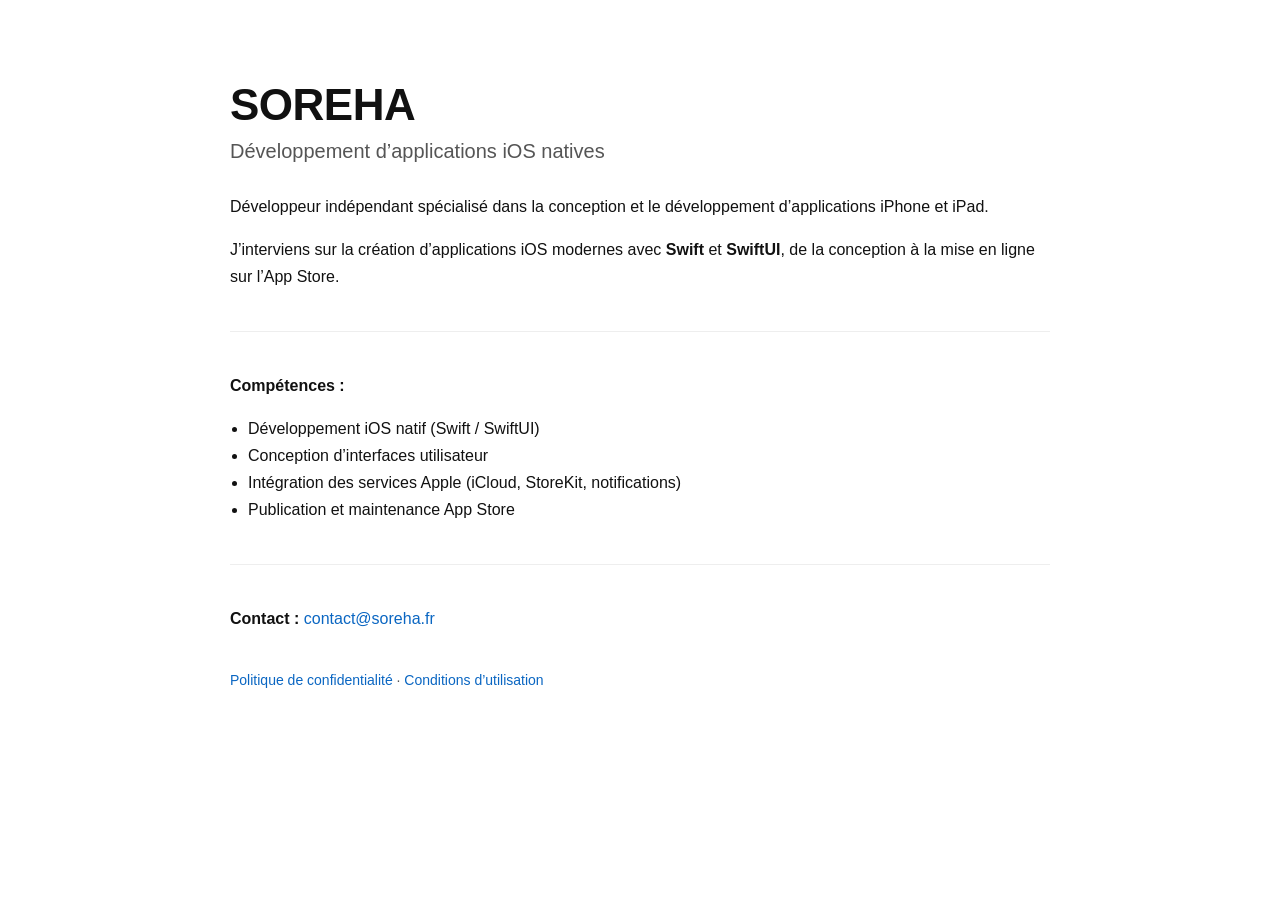
==== index.html @ c0861d15 "first files" ====
<!doctype html>
<html lang="fr">
<head>
  <meta charset="utf-8">
  <meta name="viewport" content="width=device-width, initial-scale=1">
  <title>SOREHA – Développement iOS</title>
  <meta name="description" content="SOREHA – Développeur indépendant spécialisé dans les applications iOS natives (Swift, SwiftUI).">

  <style>
    :root {
      --text: #111;
      --muted: #555;
      --link: #0a66c2;
      --border: #eee;
    }

    body {
      margin: 0;
      font-family: -apple-system, BlinkMacSystemFont, sans-serif;
      color: var(--text);
      background: #fff;
    }

    .container {
      max-width: 820px;
      margin: 0 auto;
      padding: 80px 20px;
    }

    h1 {
      font-size: 44px;
      margin: 0 0 10px;
      letter-spacing: -0.5px;
    }

    h2 {
      font-size: 20px;
      font-weight: 400;
      color: var(--muted);
      margin: 0 0 30px;
    }

    p {
      line-height: 1.7;
      color: var(--text);
      font-size: 16px;
    }

    .section {
      margin-top: 40px;
      padding-top: 24px;
      border-top: 1px solid var(--border);
    }

    ul {
      padding-left: 18px;
      line-height: 1.7;
    }

    a {
      color: var(--link);
      text-decoration: none;
    }

    a:hover {
      text-decoration: underline;
    }

    .footer {
      margin-top: 40px;
      font-size: 14px;
      color: var(--muted);
    }
  </style>
</head>

<body>
  <div class="container">

    <h1>SOREHA</h1>
    <h2>Développement d’applications iOS natives</h2>

    <p>
      Développeur indépendant spécialisé dans la conception et le développement d’applications iPhone et iPad.
    </p>

    <p>
      J’interviens sur la création d’applications iOS modernes avec <strong>Swift</strong> et <strong>SwiftUI</strong>,
      de la conception à la mise en ligne sur l’App Store.
    </p>

    <div class="section">
      <p><strong>Compétences :</strong></p>
      <ul>
        <li>Développement iOS natif (Swift / SwiftUI)</li>
        <li>Conception d’interfaces utilisateur</li>
        <li>Intégration des services Apple (iCloud, StoreKit, notifications)</li>
        <li>Publication et maintenance App Store</li>
      </ul>
    </div>

    <div class="section">
      <p><strong>Contact :</strong> <a href="mailto:contact@soreha.fr">contact@soreha.fr</a></p>
    </div>

    <div class="footer">
      <a href="/privacy-policy.html">Politique de confidentialité</a> ·
      <a href="/terms.html">Conditions d’utilisation</a>
    </div>

  </div>
</body>
</html>
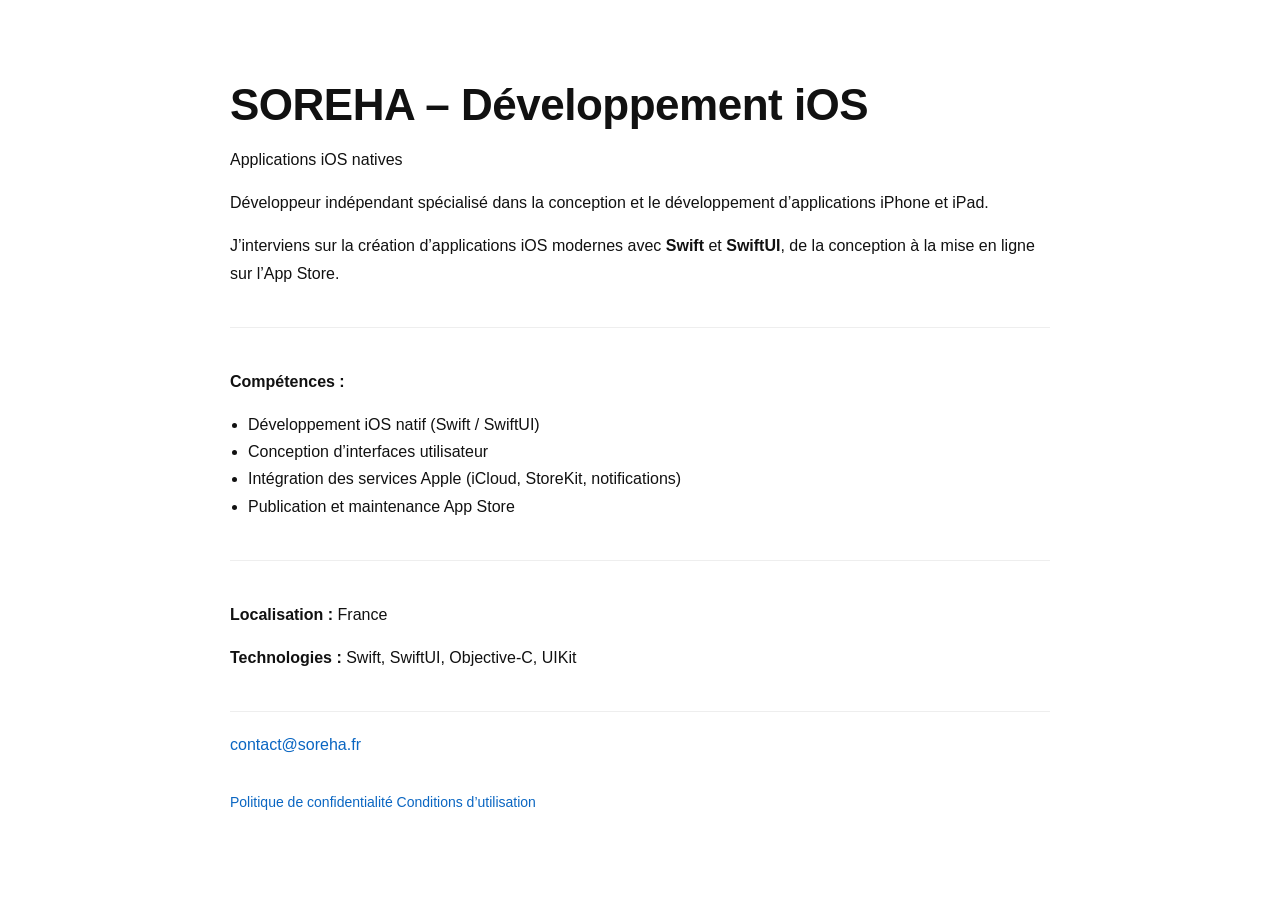
==== commit ba160309: "update index.html" ====
--- a/index.html
+++ b/index.html
@@ -3,6 +3,8 @@
 <head>
   <meta charset="utf-8">
   <meta name="viewport" content="width=device-width, initial-scale=1">
+  <meta name="robots" content="index, follow">
+  <meta name="language" content="fr">
   <title>SOREHA – Développement iOS</title>
   <meta name="description" content="SOREHA – Développeur indépendant spécialisé dans les applications iOS natives (Swift, SwiftUI).">
 
@@ -77,8 +79,8 @@
 <body>
   <div class="container">
 
-    <h1>SOREHA</h1>
-    <h2>Développement d’applications iOS natives</h2>
+    <h1>SOREHA – Développement iOS</h1>
+    <p class="subtitle">Applications iOS natives</p>
 
     <p>
       Développeur indépendant spécialisé dans la conception et le développement d’applications iPhone et iPad.
@@ -100,12 +102,17 @@
     </div>
 
     <div class="section">
-      <p><strong>Contact :</strong> <a href="mailto:contact@soreha.fr">contact@soreha.fr</a></p>
+      <p><strong>Localisation :</strong> France</p>
+      <p><strong>Technologies :</strong> Swift, SwiftUI, Objective-C, UIKit</p>
+    </div>
+
+    <div class="section">
+      <a href="mailto:contact@soreha.fr?subject=Contact%20SOREHA">contact@soreha.fr</a>
     </div>
 
     <div class="footer">
-      <a href="/privacy-policy.html">Politique de confidentialité</a> ·
-      <a href="/terms.html">Conditions d’utilisation</a>
+      <a href="./privacy-policy.html">Politique de confidentialité</a>
+      <a href="./terms.html">Conditions d’utilisation</a>
     </div>
 
   </div>
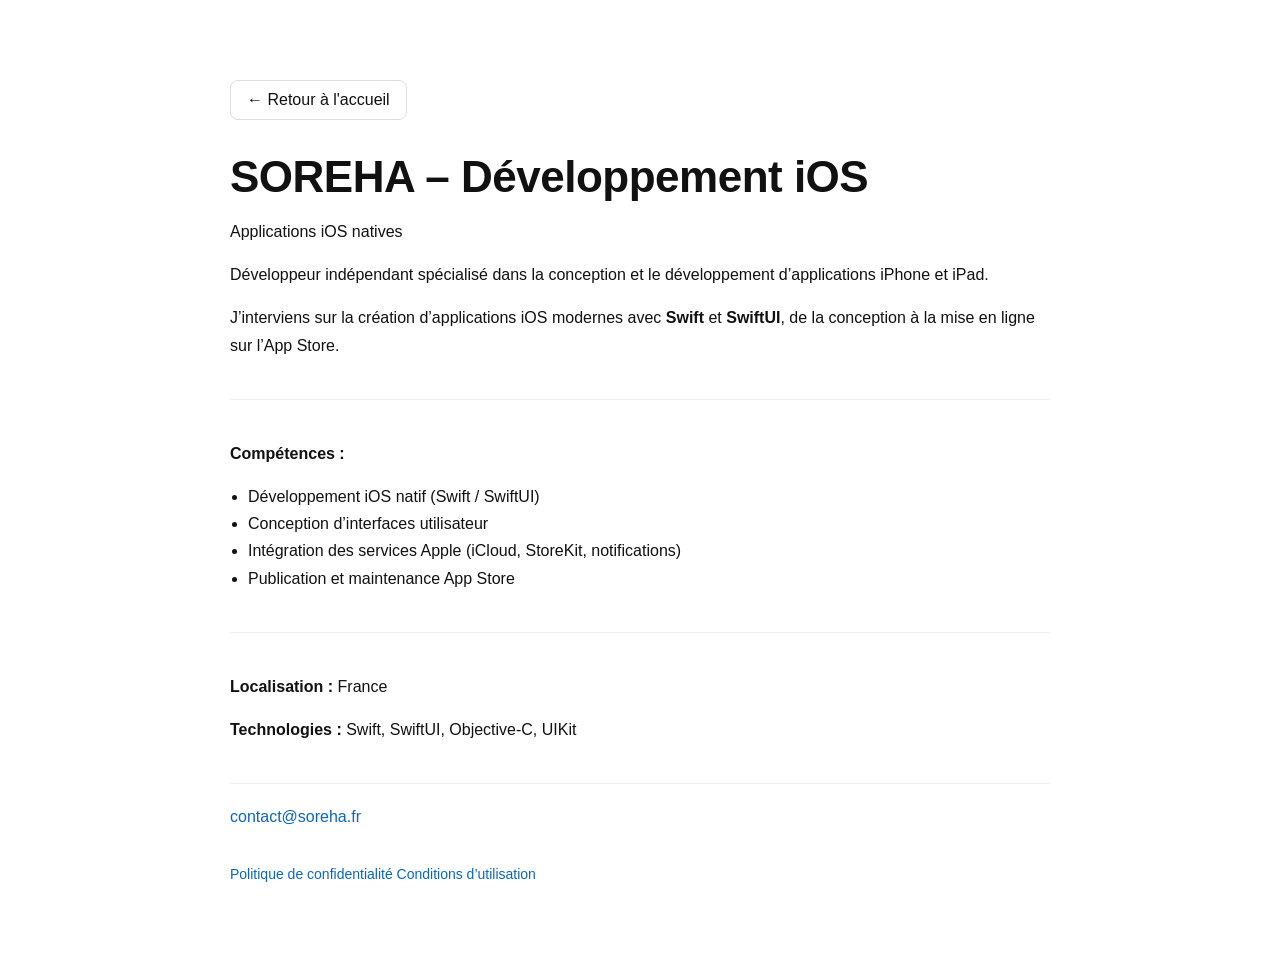
==== commit 46e0ce34: "update navigation" ====
--- a/index.html
+++ b/index.html
@@ -73,11 +73,29 @@
       font-size: 14px;
       color: var(--muted);
     }
+
+    .back {
+      display: inline-block;
+      margin-bottom: 32px;
+      padding: 10px 16px;
+      border: 1px solid #ddd;
+      border-radius: 8px;
+      color: #111;
+      text-decoration: none;
+      transition: background-color 0.2s ease;
+    }
+
+    .back:hover {
+      background: #f5f5f5;
+      text-decoration: none;
+    }
   </style>
 </head>
 
 <body>
   <div class="container">
+
+    <a class="back" href="./index.html">← Retour à l'accueil</a>
 
     <h1>SOREHA – Développement iOS</h1>
     <p class="subtitle">Applications iOS natives</p>
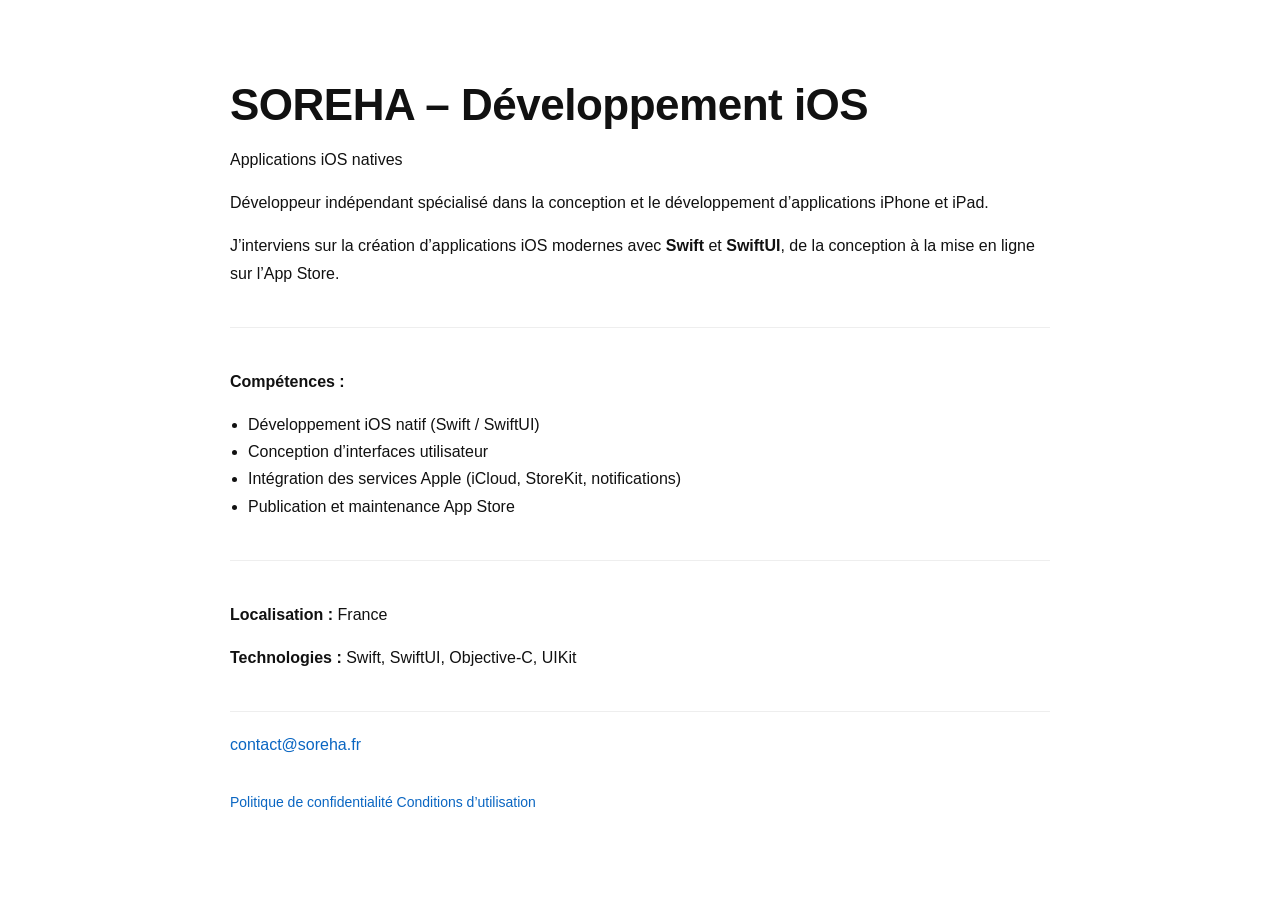
==== commit 7ba28eac: "update index footer" ====
--- a/index.html
+++ b/index.html
@@ -72,30 +72,13 @@
       margin-top: 40px;
       font-size: 14px;
       color: var(--muted);
-    }
-
-    .back {
-      display: inline-block;
-      margin-bottom: 32px;
-      padding: 10px 16px;
-      border: 1px solid #ddd;
-      border-radius: 8px;
-      color: #111;
-      text-decoration: none;
-      transition: background-color 0.2s ease;
-    }
-
-    .back:hover {
-      background: #f5f5f5;
-      text-decoration: none;
+      gap: 24px;
     }
   </style>
 </head>
 
 <body>
   <div class="container">
-
-    <a class="back" href="./index.html">← Retour à l'accueil</a>
 
     <h1>SOREHA – Développement iOS</h1>
     <p class="subtitle">Applications iOS natives</p>
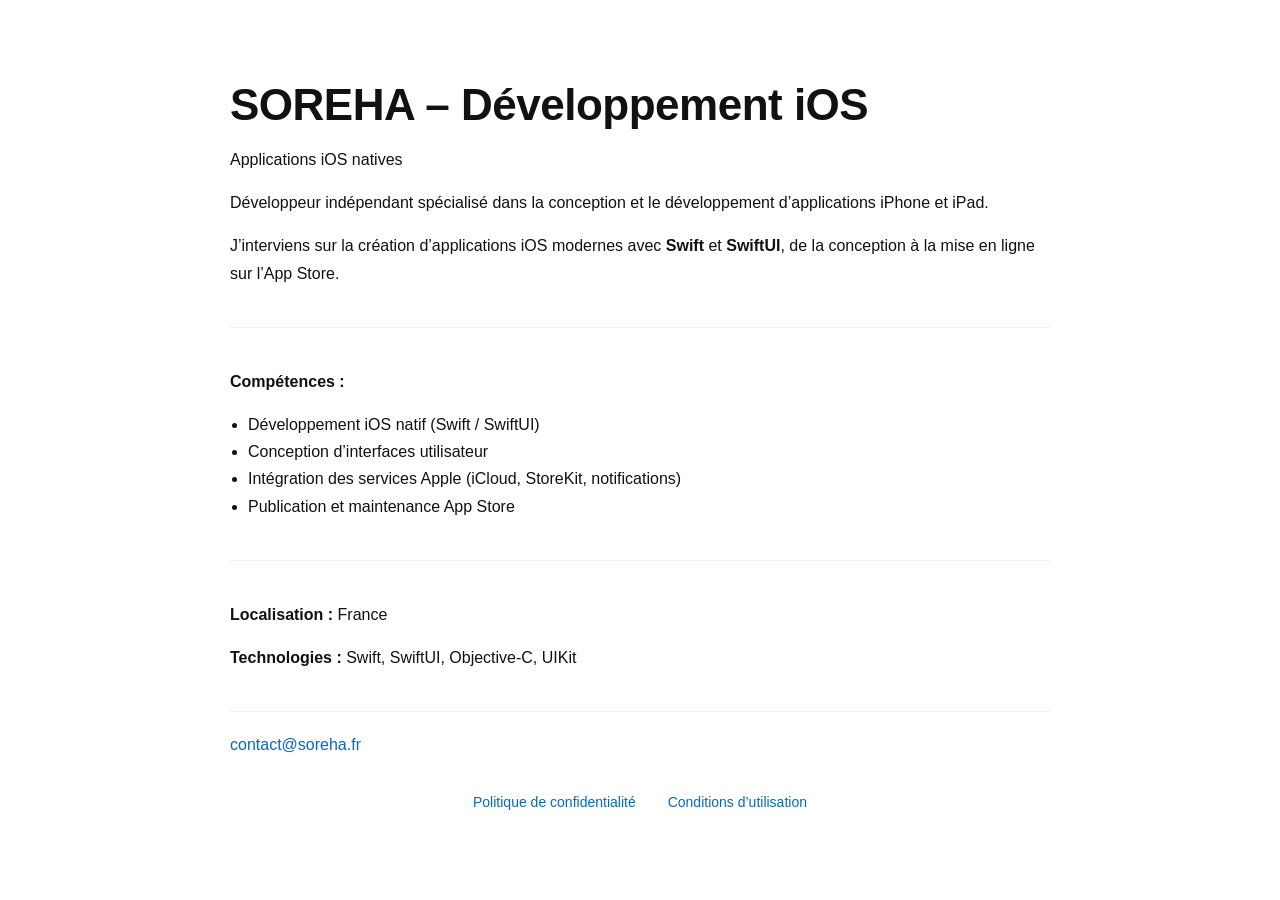
==== commit c3118afa: "update footer" ====
--- a/index.html
+++ b/index.html
@@ -1,12 +1,14 @@
 <!doctype html>
 <html lang="fr">
+
 <head>
   <meta charset="utf-8">
   <meta name="viewport" content="width=device-width, initial-scale=1">
   <meta name="robots" content="index, follow">
   <meta name="language" content="fr">
   <title>SOREHA – Développement iOS</title>
-  <meta name="description" content="SOREHA – Développeur indépendant spécialisé dans les applications iOS natives (Swift, SwiftUI).">
+  <meta name="description"
+    content="SOREHA – Développeur indépendant spécialisé dans les applications iOS natives (Swift, SwiftUI).">
 
   <style>
     :root {
@@ -72,7 +74,11 @@
       margin-top: 40px;
       font-size: 14px;
       color: var(--muted);
-      gap: 24px;
+
+      display: flex;
+      justify-content: center;
+      gap: 32px;
+      flex-wrap: wrap;
     }
   </style>
 </head>
@@ -118,4 +124,5 @@
 
   </div>
 </body>
+
 </html>
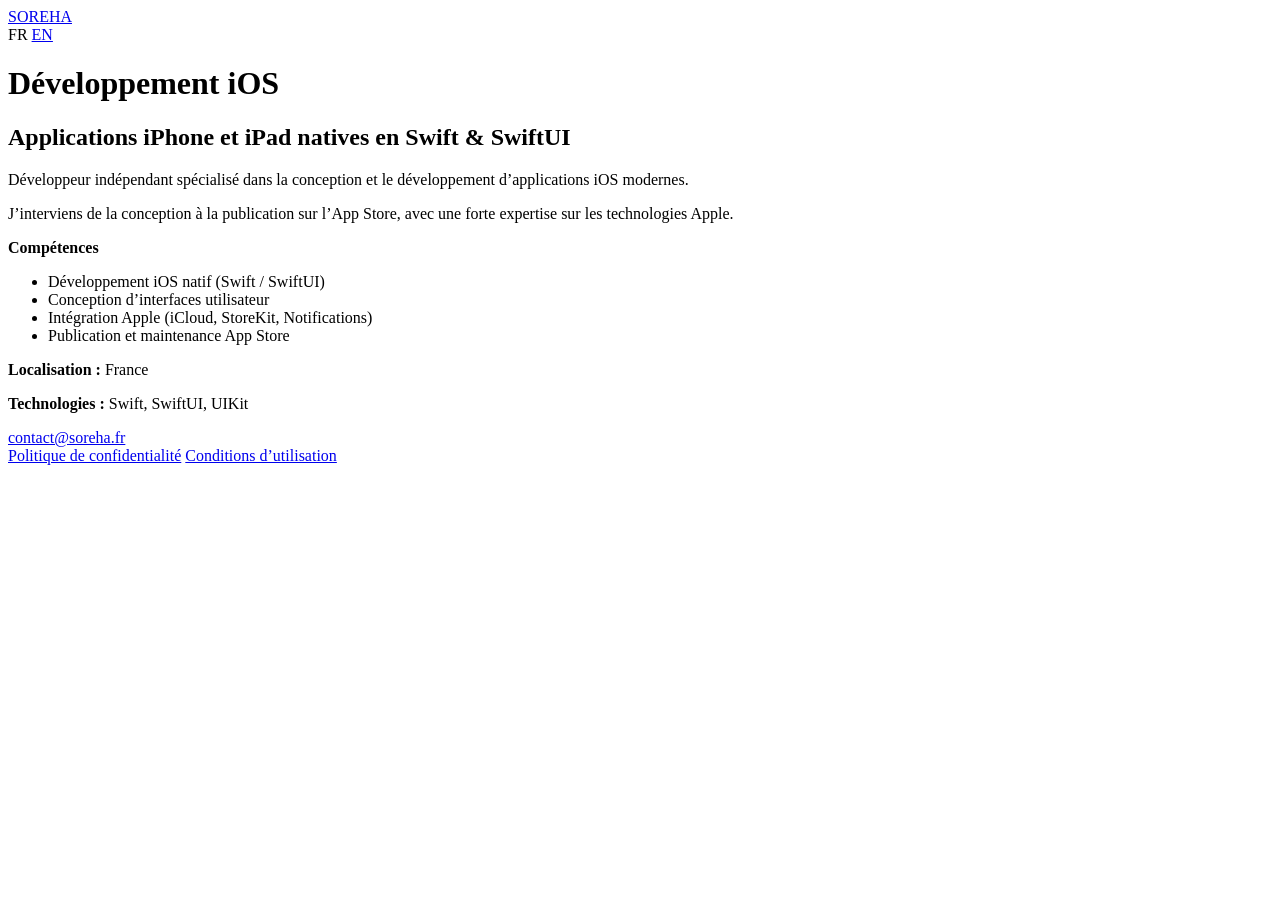
==== commit 2c6a6754: "localization" ====
--- a/index.html
+++ b/index.html
@@ -1,128 +1,71 @@
 <!doctype html>
 <html lang="fr">
-
 <head>
   <meta charset="utf-8">
   <meta name="viewport" content="width=device-width, initial-scale=1">
   <meta name="robots" content="index, follow">
-  <meta name="language" content="fr">
   <title>SOREHA – Développement iOS</title>
-  <meta name="description"
-    content="SOREHA – Développeur indépendant spécialisé dans les applications iOS natives (Swift, SwiftUI).">
+  <meta name="description" content="SOREHA – Développeur iOS indépendant spécialisé Swift et SwiftUI.">
 
-  <style>
-    :root {
-      --text: #111;
-      --muted: #555;
-      --link: #0a66c2;
-      --border: #eee;
-    }
-
-    body {
-      margin: 0;
-      font-family: -apple-system, BlinkMacSystemFont, sans-serif;
-      color: var(--text);
-      background: #fff;
-    }
-
-    .container {
-      max-width: 820px;
-      margin: 0 auto;
-      padding: 80px 20px;
-    }
-
-    h1 {
-      font-size: 44px;
-      margin: 0 0 10px;
-      letter-spacing: -0.5px;
-    }
-
-    h2 {
-      font-size: 20px;
-      font-weight: 400;
-      color: var(--muted);
-      margin: 0 0 30px;
-    }
-
-    p {
-      line-height: 1.7;
-      color: var(--text);
-      font-size: 16px;
-    }
-
-    .section {
-      margin-top: 40px;
-      padding-top: 24px;
-      border-top: 1px solid var(--border);
-    }
-
-    ul {
-      padding-left: 18px;
-      line-height: 1.7;
-    }
-
-    a {
-      color: var(--link);
-      text-decoration: none;
-    }
-
-    a:hover {
-      text-decoration: underline;
-    }
-
-    .footer {
-      margin-top: 40px;
-      font-size: 14px;
-      color: var(--muted);
-
-      display: flex;
-      justify-content: center;
-      gap: 32px;
-      flex-wrap: wrap;
-    }
-  </style>
+  <link rel="stylesheet" href="./styles.css">
 </head>
 
 <body>
   <div class="container">
 
-    <h1>SOREHA – Développement iOS</h1>
-    <p class="subtitle">Applications iOS natives</p>
+    <!-- Header -->
+    <header>
+      <a class="logo" href="./index.html">SOREHA</a>
+
+      <div class="lang">
+        <span class="active">FR</span>
+        <a href="./index-en.html">EN</a>
+      </div>
+    </header>
+
+    <!-- Hero -->
+    <h1>Développement iOS</h1>
+    <h2>Applications iPhone et iPad natives en Swift & SwiftUI</h2>
 
     <p>
-      Développeur indépendant spécialisé dans la conception et le développement d’applications iPhone et iPad.
+      Développeur indépendant spécialisé dans la conception et le développement d’applications iOS modernes.
     </p>
 
     <p>
-      J’interviens sur la création d’applications iOS modernes avec <strong>Swift</strong> et <strong>SwiftUI</strong>,
-      de la conception à la mise en ligne sur l’App Store.
+      J’interviens de la conception à la publication sur l’App Store, avec une forte expertise sur les technologies Apple.
     </p>
 
+    <!-- Skills -->
     <div class="section">
-      <p><strong>Compétences :</strong></p>
+      <p><strong>Compétences</strong></p>
+
       <ul>
         <li>Développement iOS natif (Swift / SwiftUI)</li>
         <li>Conception d’interfaces utilisateur</li>
-        <li>Intégration des services Apple (iCloud, StoreKit, notifications)</li>
+        <li>Intégration Apple (iCloud, StoreKit, Notifications)</li>
         <li>Publication et maintenance App Store</li>
       </ul>
     </div>
 
+    <!-- Info -->
     <div class="section">
       <p><strong>Localisation :</strong> France</p>
-      <p><strong>Technologies :</strong> Swift, SwiftUI, Objective-C, UIKit</p>
+      <p><strong>Technologies :</strong> Swift, SwiftUI, UIKit</p>
     </div>
 
+    <!-- Contact -->
     <div class="section">
-      <a href="mailto:contact@soreha.fr?subject=Contact%20SOREHA">contact@soreha.fr</a>
+      <a href="mailto:contact@soreha.fr?subject=Contact%20SOREHA">
+        contact@soreha.fr
+      </a>
     </div>
 
-    <div class="footer">
+    <!-- Footer -->
+    <footer>
       <a href="./privacy-policy.html">Politique de confidentialité</a>
       <a href="./terms.html">Conditions d’utilisation</a>
-    </div>
+    </footer>
 
   </div>
 </body>
-
 </html>
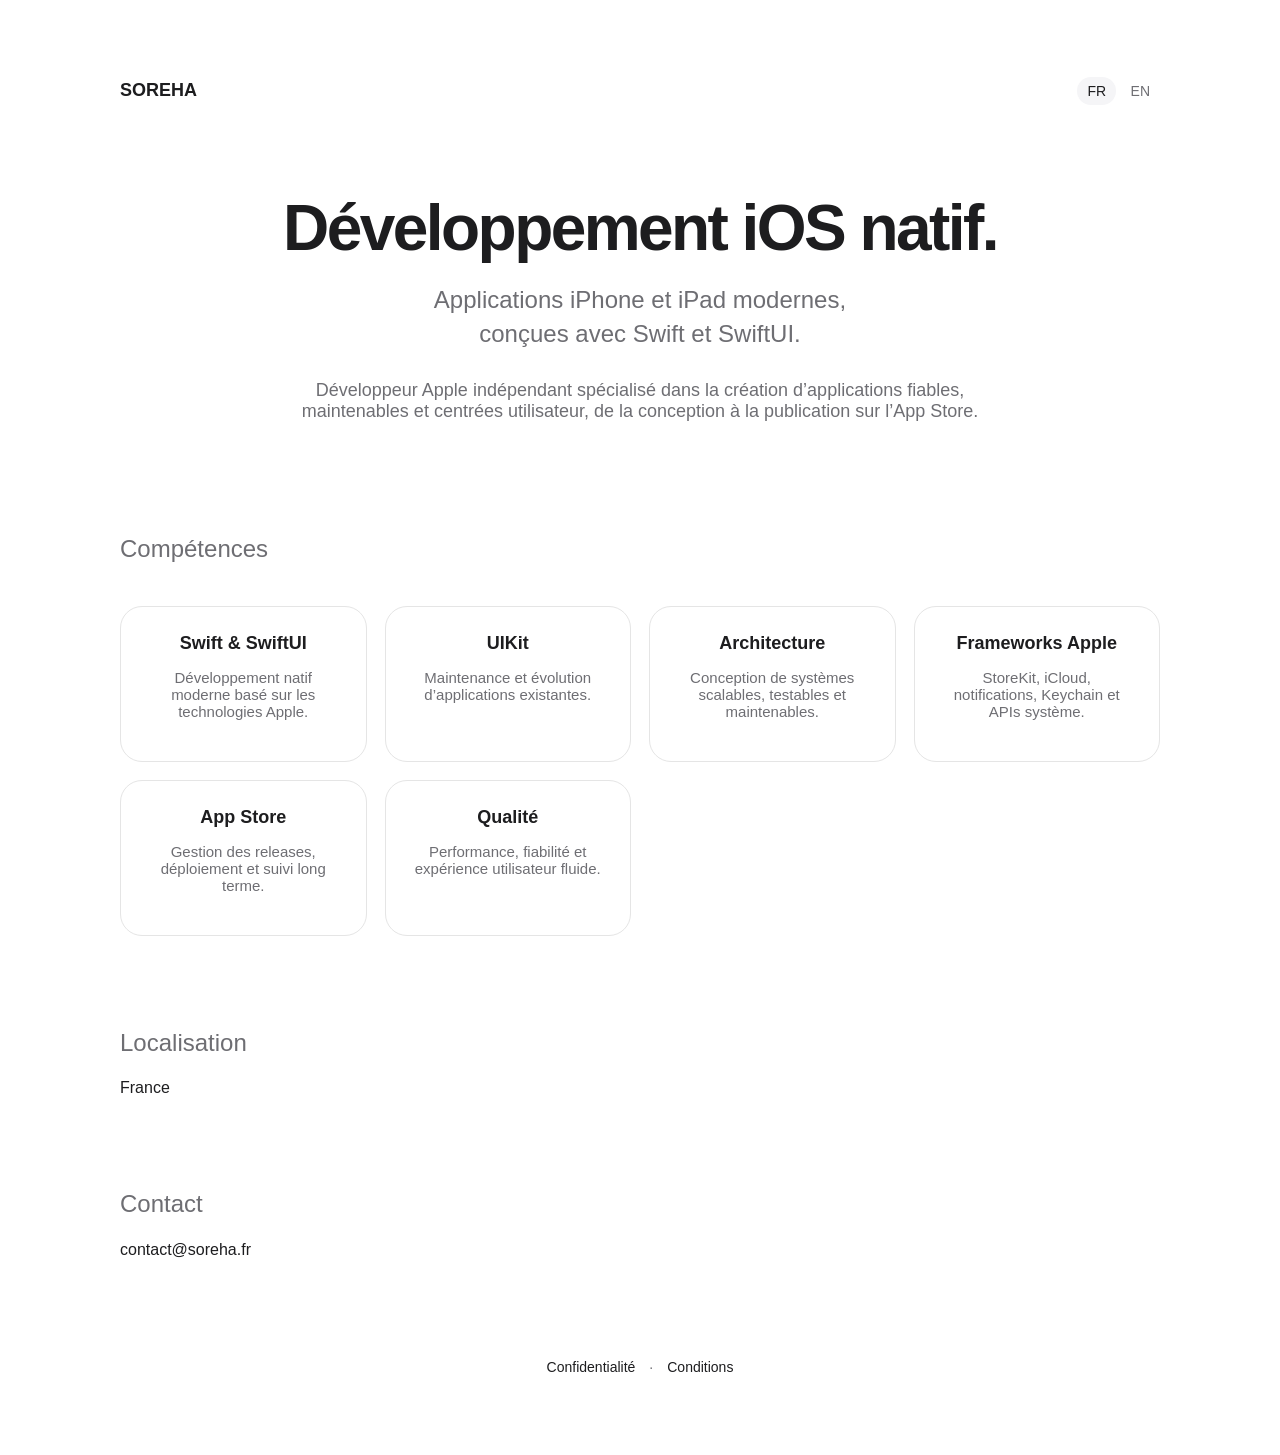
==== commit a7df0e4c: "hero and style update" ====
--- a/index.html
+++ b/index.html
@@ -1,71 +1,123 @@
 <!doctype html>
 <html lang="fr">
+
 <head>
   <meta charset="utf-8">
   <meta name="viewport" content="width=device-width, initial-scale=1">
   <meta name="robots" content="index, follow">
+
   <title>SOREHA – Développement iOS</title>
-  <meta name="description" content="SOREHA – Développeur iOS indépendant spécialisé Swift et SwiftUI.">
 
-  <link rel="stylesheet" href="./styles.css">
+  <meta name="description"
+        content="Développeur iOS indépendant spécialisé dans les applications natives iPhone et iPad avec Swift et SwiftUI.">
+
+  <link rel="stylesheet" href="./style.css">
 </head>
 
 <body>
-  <div class="container">
 
-    <!-- Header -->
-    <header>
-      <a class="logo" href="./index.html">SOREHA</a>
+<div class="container">
 
-      <div class="lang">
-        <span class="active">FR</span>
-        <a href="./index-en.html">EN</a>
-      </div>
-    </header>
+  <header>
 
-    <!-- Hero -->
-    <h1>Développement iOS</h1>
-    <h2>Applications iPhone et iPad natives en Swift & SwiftUI</h2>
+    <a class="logo" href="./index.html">SOREHA</a>
+
+    <div class="lang">
+      <span class="active">FR</span>
+      <a href="./index-en.html">EN</a>
+    </div>
+
+  </header>
+
+  <!-- HERO -->
+  <section class="hero">
+
+    <h1>Développement iOS natif.</h1>
+
+    <h2>
+      Applications iPhone et iPad modernes,<br>
+      conçues avec Swift et SwiftUI.
+    </h2>
 
     <p>
-      Développeur indépendant spécialisé dans la conception et le développement d’applications iOS modernes.
+      Développeur Apple indépendant spécialisé dans la création d’applications fiables,
+      maintenables et centrées utilisateur, de la conception à la publication sur l’App Store.
     </p>
 
-    <p>
-      J’interviens de la conception à la publication sur l’App Store, avec une forte expertise sur les technologies Apple.
-    </p>
+  </section>
 
-    <!-- Skills -->
-    <div class="section">
-      <p><strong>Compétences</strong></p>
+  <!-- CAPABILITIES -->
+  <section class="section">
 
-      <ul>
-        <li>Développement iOS natif (Swift / SwiftUI)</li>
-        <li>Conception d’interfaces utilisateur</li>
-        <li>Intégration Apple (iCloud, StoreKit, Notifications)</li>
-        <li>Publication et maintenance App Store</li>
-      </ul>
+    <h2>Compétences</h2>
+
+    <div class="cards">
+
+      <div class="card">
+        <h3>Swift & SwiftUI</h3>
+        <p>Développement natif moderne basé sur les technologies Apple.</p>
+      </div>
+
+      <div class="card">
+        <h3>UIKit</h3>
+        <p>Maintenance et évolution d’applications existantes.</p>
+      </div>
+
+      <div class="card">
+        <h3>Architecture</h3>
+        <p>Conception de systèmes scalables, testables et maintenables.</p>
+      </div>
+
+      <div class="card">
+        <h3>Frameworks Apple</h3>
+        <p>StoreKit, iCloud, notifications, Keychain et APIs système.</p>
+      </div>
+
+      <div class="card">
+        <h3>App Store</h3>
+        <p>Gestion des releases, déploiement et suivi long terme.</p>
+      </div>
+
+      <div class="card">
+        <h3>Qualité</h3>
+        <p>Performance, fiabilité et expérience utilisateur fluide.</p>
+      </div>
+
     </div>
 
-    <!-- Info -->
-    <div class="section">
-      <p><strong>Localisation :</strong> France</p>
-      <p><strong>Technologies :</strong> Swift, SwiftUI, UIKit</p>
-    </div>
+  </section>
 
-    <!-- Contact -->
-    <div class="section">
-      <a href="mailto:contact@soreha.fr?subject=Contact%20SOREHA">
-        contact@soreha.fr
-      </a>
-    </div>
+  <!-- LOCATION -->
+  <section class="section">
 
-    <!-- Footer -->
-    <footer>
-      <a href="./privacy-policy.html">Politique de confidentialité</a>
-      <a href="./terms.html">Conditions d’utilisation</a>
-    </footer>
+    <h2>Localisation</h2>
 
-  </div>
+    <p>France</p>
+
+  </section>
+
+  <!-- CONTACT -->
+  <section class="section contact">
+
+    <h2>Contact</h2>
+
+    <a href="mailto:contact@soreha.fr">
+      contact@soreha.fr
+    </a>
+
+  </section>
+
+  <!-- FOOTER -->
+  <footer>
+
+    <a href="./privacy-policy.html">Confidentialité</a>
+    <span>·</span>
+    <a href="./terms.html">Conditions</a>
+
+  </footer>
+
+</div>
+
 </body>
+
 </html>
--- a/style.css
+++ b/style.css
@@ -0,0 +1,159 @@
+:root {
+  --bg: #ffffff;
+  --text: #1d1d1f;
+  --secondary: #6e6e73;
+  --border: #e5e5e5;
+  --card: #ffffff;
+  --surface: #f5f5f7;
+  --link: #0066cc;
+}
+
+@media (prefers-color-scheme: dark) {
+  :root {
+    --bg: #000000;
+    --text: #f5f5f7;
+    --secondary: #a1a1a6;
+    --border: #2c2c2e;
+    --card: #1c1c1e;
+    --surface: #1c1c1e;
+    --link: #2997ff;
+  }
+}
+
+body {
+  margin: 0;
+  font-family:
+    -apple-system,
+    BlinkMacSystemFont,
+    "SF Pro Text",
+    sans-serif;
+
+  background: var(--bg);
+  color: var(--text);
+
+  -webkit-font-smoothing: antialiased;
+  transition: background 0.25s ease, color 0.25s ease;
+}
+
+/* Layout */
+.container {
+  max-width: 1040px;
+  margin: 0 auto;
+  padding: 80px 24px;
+}
+
+/* Header */
+header {
+  display: flex;
+  justify-content: space-between;
+  align-items: center;
+  margin-bottom: 90px;
+}
+
+.logo {
+  font-size: 18px;
+  font-weight: 600;
+  color: var(--text);
+  text-decoration: none;
+}
+
+/* Lang */
+.lang a,
+.lang span {
+  font-size: 14px;
+  color: var(--secondary);
+  text-decoration: none;
+  padding: 6px 10px;
+  border-radius: 999px;
+}
+
+.lang .active {
+  background: var(--surface);
+  color: var(--text);
+}
+
+/* HERO */
+.hero {
+  text-align: center;
+  margin-bottom: 110px;
+}
+
+h1 {
+  font-size: clamp(44px, 6vw, 64px);
+  letter-spacing: -0.04em;
+  margin: 0;
+}
+
+h2 {
+  font-size: 24px;
+  font-weight: 400;
+  color: var(--secondary);
+  margin-top: 18px;
+  line-height: 1.4;
+}
+
+.hero p {
+  max-width: 720px;
+  margin: 30px auto 0;
+  color: var(--secondary);
+  font-size: 18px;
+}
+
+/* Cards */
+.cards {
+  display: grid;
+  grid-template-columns: repeat(auto-fit, minmax(240px, 1fr));
+  gap: 18px;
+  margin-top: 40px;
+}
+
+.card {
+  background: var(--card);
+  border: 1px solid var(--border);
+  border-radius: 22px;
+  padding: 26px;
+  text-align: center;
+  transition: transform 0.2s ease, box-shadow 0.2s ease;
+}
+
+.card:hover {
+  transform: translateY(-4px);
+  box-shadow: 0 5px 12px rgba(0,0,0,0.25);
+}
+
+.card h3 {
+  margin: 0 0 10px;
+  font-size: 18px;
+}
+
+.card p {
+  color: var(--secondary);
+  font-size: 15px;
+}
+
+/* Sections */
+.section {
+  margin-top: 90px;
+}
+
+/* Links */
+a {
+  color: var(--text);
+  text-decoration: none;
+  transition: opacity 0.2s ease, transform 0.2s ease;
+}
+
+a:hover {
+  opacity: 0.6;
+  transform: translateY(-1px);
+}
+
+/* Footer */
+footer {
+  margin-top: 100px;
+  display: flex;
+  justify-content: center;
+  gap: 14px;
+  color: var(--secondary);
+  font-size: 14px;
+}
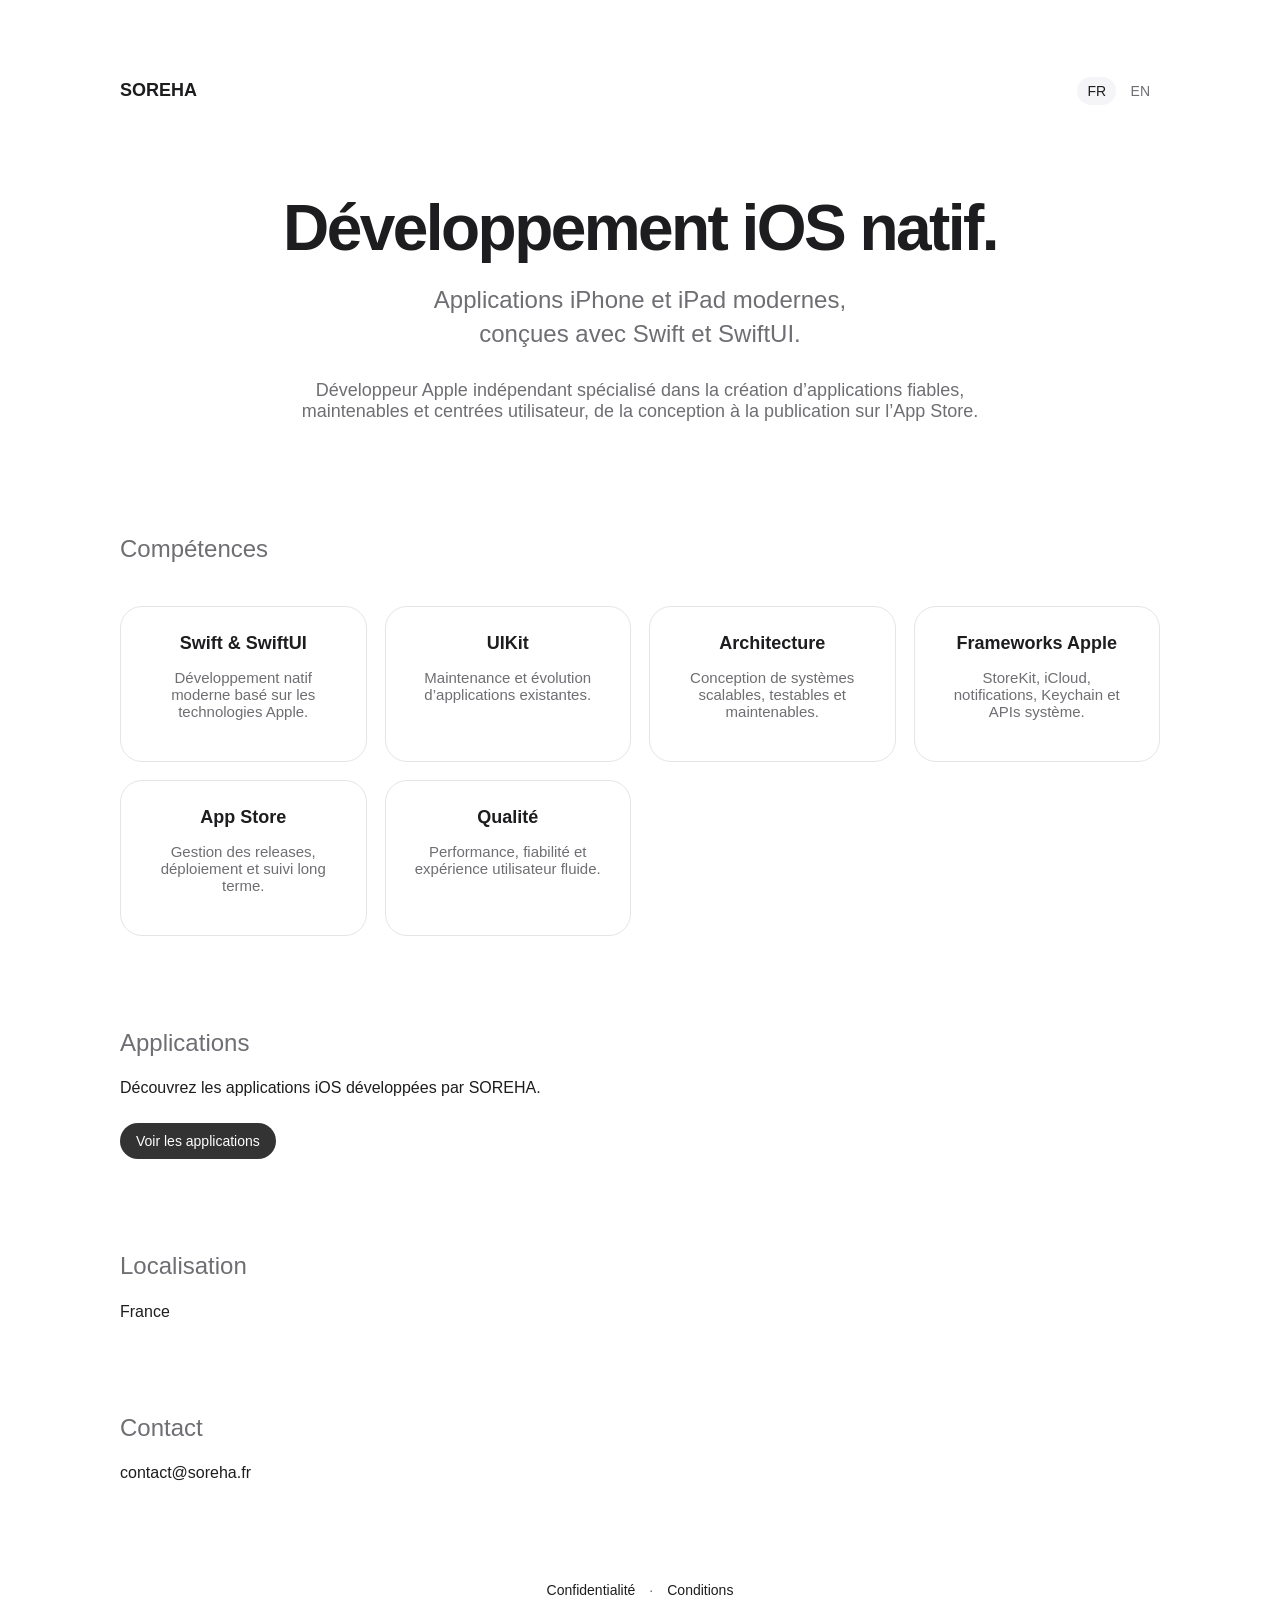
==== commit 9d0e9ceb: "app pages" ====
--- a/index.html
+++ b/index.html
@@ -87,6 +87,24 @@
 
   </section>
 
+    <!-- Apps -->
+
+<section class="section">
+
+  <h2>Applications</h2>
+
+  <p>
+    Découvrez les applications iOS développées par SOREHA.
+  </p>
+
+  <p>
+    <a class="button" href="./apps/index.html">
+      Voir les applications
+    </a>
+  </p>
+
+</section>
+
   <!-- LOCATION -->
   <section class="section">
 
--- a/style.css
+++ b/style.css
@@ -118,7 +118,7 @@
 
 .card:hover {
   transform: translateY(-4px);
-  box-shadow: 0 5px 12px rgba(0,0,0,0.25);
+  box-shadow: 0 5px 12px rgba(0, 0, 0, 0.25);
 }
 
 .card h3 {
@@ -156,4 +156,201 @@
   gap: 14px;
   color: var(--secondary);
   font-size: 14px;
+}
+
+.button {
+  display: inline-block;
+  margin-top: 10px;
+  padding: 10px 16px;
+  border-radius: 999px;
+  background: #333;
+  color: #fff;
+  text-decoration: none;
+  font-size: 14px;
+}
+
+.button:hover {
+  opacity: .8;
+}
+
+.app-icon {
+  width: 64px;
+  height: 64px;
+  display: block;
+
+  margin: 0 auto 18px;
+
+  border-radius: 16px;
+
+  border: 1px solid rgba(0, 0, 0, 0.06);
+
+  box-shadow:
+    0 4px 12px rgba(0, 0, 0, 0.08),
+    0 1px 2px rgba(0, 0, 0, 0.04);
+}
+
+@media (prefers-color-scheme: dark) {
+
+  .app-icon {
+    border-color: rgba(255, 255, 255, 0.08);
+
+    box-shadow:
+      0 4px 12px rgba(0, 0, 0, 0.35),
+      0 1px 2px rgba(0, 0, 0, 0.25);
+  }
+
+}
+
+.app-header {
+  text-align: center;
+  padding: 40px 0 10px;
+}
+
+.app-icon-large {
+  width: 96px;
+  height: 96px;
+  border-radius: 22px;
+  display: block;
+  margin: 0 auto 18px;
+
+  box-shadow: 0 10px 25px rgba(0, 0, 0, 0.12);
+}
+
+.app-title {
+  font-size: 34px;
+  margin: 0;
+  letter-spacing: -0.5px;
+}
+
+.app-subtitle {
+  color: #666;
+  margin-top: 8px;
+  font-size: 16px;
+}
+
+.cta {
+  margin-top: 20px;
+}
+
+.app-store {
+  display: inline-block;
+  margin-top: 10px;
+  padding: 10px 16px;
+  border-radius: 999px;
+  background: #111;
+  color: #fff;
+  text-decoration: none;
+  font-size: 14px;
+}
+
+.screens {
+  display: grid;
+  grid-template-columns: repeat(auto-fit, minmax(220px, 1fr));
+  gap: 18px;
+  margin-top: 40px;
+}
+
+.screens img {
+  width: 100%;
+  border-radius: 16px;
+  box-shadow: 0 10px 30px rgba(0, 0, 0, 0.08);
+}
+
+.back {
+  display: inline-block;
+  margin-top: 20px;
+  color: #666;
+  text-decoration: none;
+  font-size: 14px;
+}
+
+.back:hover {
+  opacity: 0.7;
+}
+
+
+.features {
+  margin-top: 56px;
+}
+
+.features h2 {
+  font-size: 1.5rem;
+  font-weight: 600;
+  margin-bottom: 18px;
+  letter-spacing: -0.02em;
+}
+
+.features-grid {
+  display: grid;
+  grid-template-columns: repeat(auto-fit, minmax(240px, 1fr));
+  gap: 14px;
+}
+
+/* Card style Apple-like */
+.feature {
+  display: flex;
+  gap: 14px;
+  padding: 16px 16px;
+  border-radius: 16px;
+
+  background: rgba(255, 255, 255, 0.6);
+  border: 1px solid rgba(0, 0, 0, 0.06);
+
+  backdrop-filter: blur(10px);
+  -webkit-backdrop-filter: blur(10px);
+
+  transition: transform 0.15s ease, box-shadow 0.15s ease;
+}
+
+.feature:hover {
+  transform: translateY(-2px);
+  box-shadow: 0 8px 24px rgba(0, 0, 0, 0.08);
+}
+
+.feature-icon {
+  font-size: 1.7rem;
+  width: 36px;
+  height: 36px;
+  display: flex;
+  align-items: center;
+  justify-content: center;
+
+  border-radius: 10px;
+  background: rgba(0, 0, 0, 0.04);
+}
+
+.feature h3 {
+  margin: 0;
+  font-size: 1rem;
+  font-weight: 600;
+  letter-spacing: -0.01em;
+}
+
+.feature p {
+  margin: 4px 0 0;
+  font-size: 0.92rem;
+  opacity: 0.65;
+  line-height: 1.3;
+}
+
+.title-row {
+  display: flex;
+  align-items: center;
+  justify-content: center;
+  gap: 10px;
+  flex-wrap: wrap;
+}
+
+
+.badge-free {
+  font-size: 0.8rem;
+  font-weight: 600;
+  padding: 4px 10px;
+  border-radius: 999px;
+
+  background: rgba(0, 122, 255, 0.12);
+  color: rgb(0, 122, 255);
+
+  border: 1px solid rgba(0, 122, 255, 0.25);
+  letter-spacing: -0.01em;
 }
